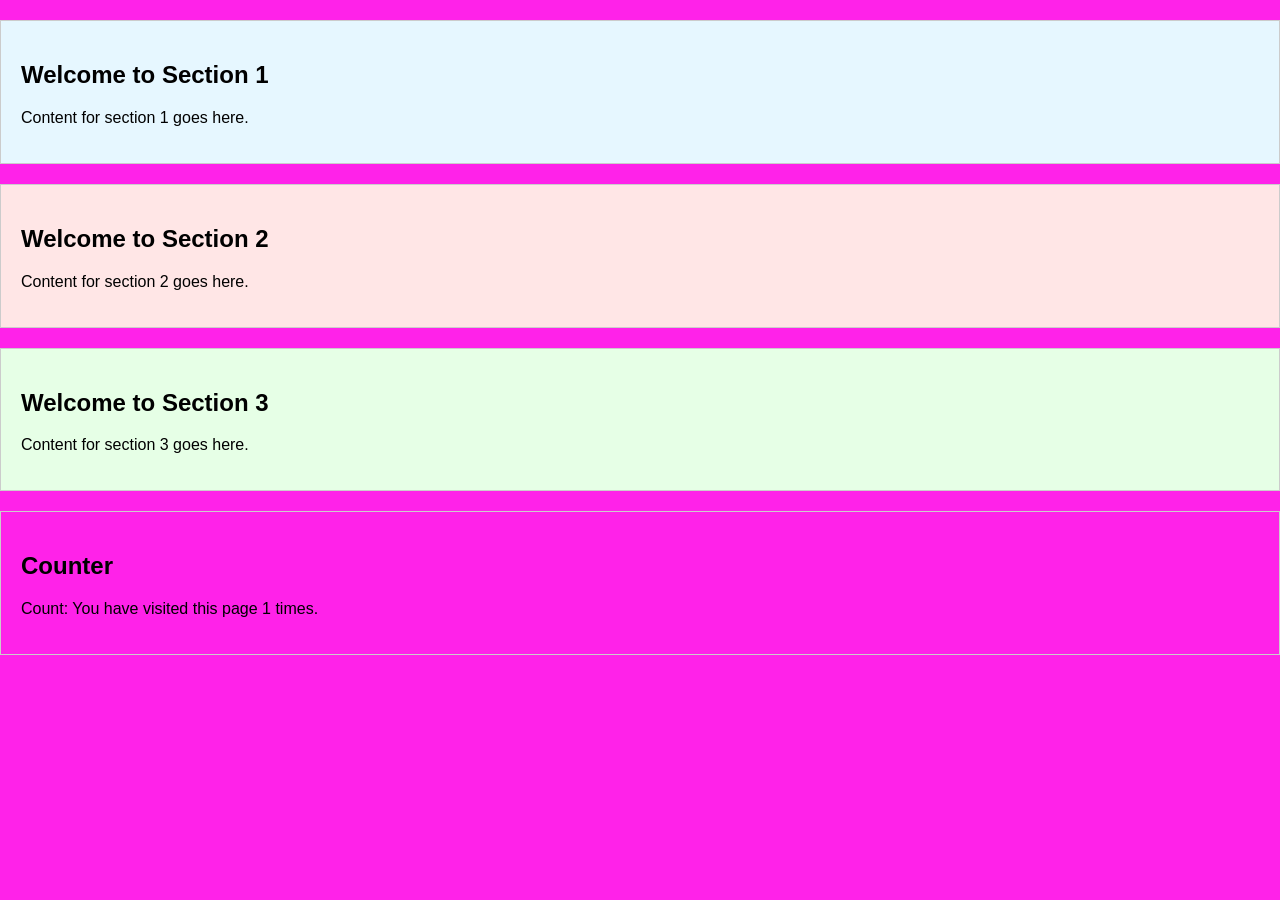
==== public/index.html @ 146b0b99 "First Deply" ====
<!DOCTYPE html>
<html lang="en">
<head>
    <meta charset="UTF-8">
    <meta name="viewport" content="width=device-width, initial-scale=1.0">
    <title>Static Website</title>
    <link rel="stylesheet" href="style.css">
    <script defer src="scripts/main.js"></script>
</head>
<body>
    <section id="section1" class="page-section">
        <h1>Welcome to Section 1</h1>
        <p>Content for section 1 goes here.</p>
    </section>
    
    <section id="section2" class="page-section">
        <h1>Welcome to Section 2</h1>
        <p>Content for section 2 goes here.</p>
    </section>
    
    <section id="section3" class="page-section">
        <h1>Welcome to Section 3</h1>
        <p>Content for section 3 goes here.</p>
    </section>

    <section id="counter" class="page-section">
        <h1>Counter</h1>
        <p>Count: <span id="count">0</span></p>
</body>
</html>
---- public/style.css ----
body {
    font-family: Arial, sans-serif;
    margin: 0;
    padding: 0;
    background-color: #ff22e9;
}

.page-section {
    padding: 20px;
    margin: 20px 0;
    border: 1px solid #ccc;
}

#section1 {
    background-color: #e6f7ff;
}

#section2 {
    background-color: #ffe6e6;
}

#section3 {
    background-color: #e6ffe6;
}
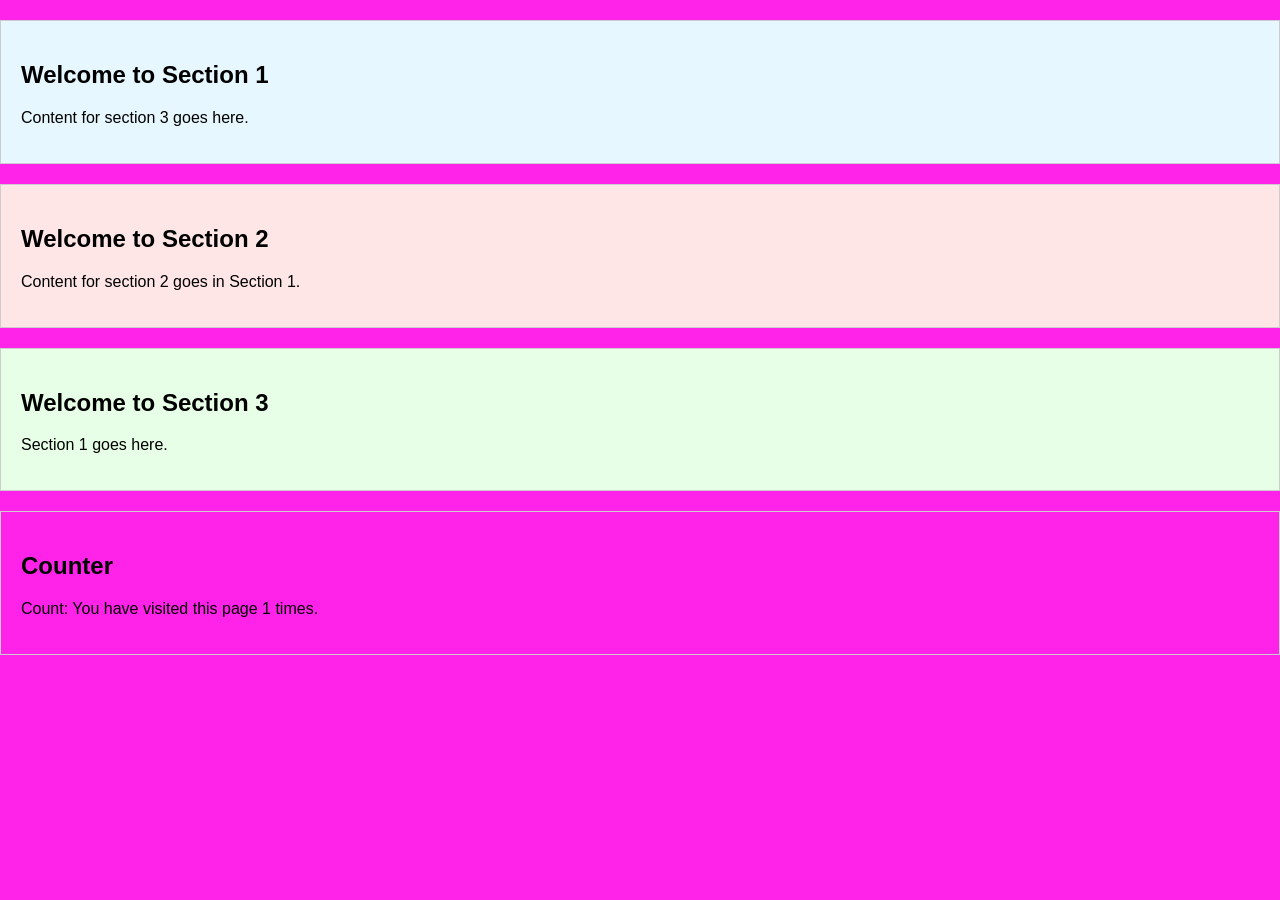
==== commit 3a03ad43: "2.0-WebsiteHosting" ====
--- a/public/index.html
+++ b/public/index.html
@@ -10,17 +10,17 @@
 <body>
     <section id="section1" class="page-section">
         <h1>Welcome to Section 1</h1>
-        <p>Content for section 1 goes here.</p>
+        <p>Content for section 3 goes here.</p>
     </section>
     
     <section id="section2" class="page-section">
         <h1>Welcome to Section 2</h1>
-        <p>Content for section 2 goes here.</p>
+        <p>Content for section 2 goes in Section 1.</p>
     </section>
     
     <section id="section3" class="page-section">
         <h1>Welcome to Section 3</h1>
-        <p>Content for section 3 goes here.</p>
+        <p>Section 1 goes here.</p>
     </section>
 
     <section id="counter" class="page-section">
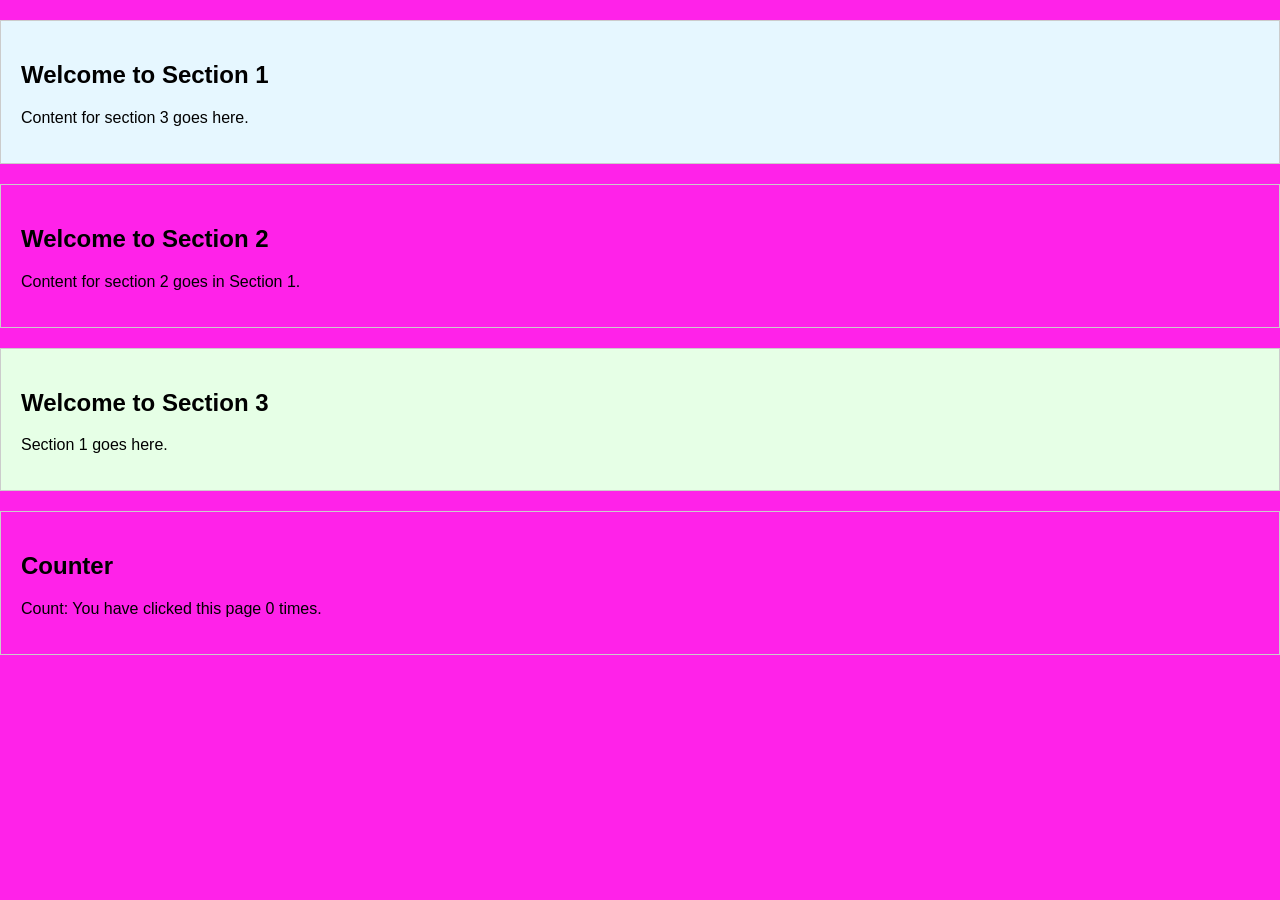
==== commit 6653b982: "PinataTheiss Added" ====
--- a/public/index.html
+++ b/public/index.html
@@ -7,13 +7,13 @@
     <link rel="stylesheet" href="style.css">
     <script defer src="scripts/main.js"></script>
 </head>
-<body>
+<body id="body">
     <section id="section1" class="page-section">
         <h1>Welcome to Section 1</h1>
         <p>Content for section 3 goes here.</p>
     </section>
     
-    <section id="section2" class="page-section">
+    <section id="thisisauniqueid" class="page-section">
         <h1>Welcome to Section 2</h1>
         <p>Content for section 2 goes in Section 1.</p>
     </section>
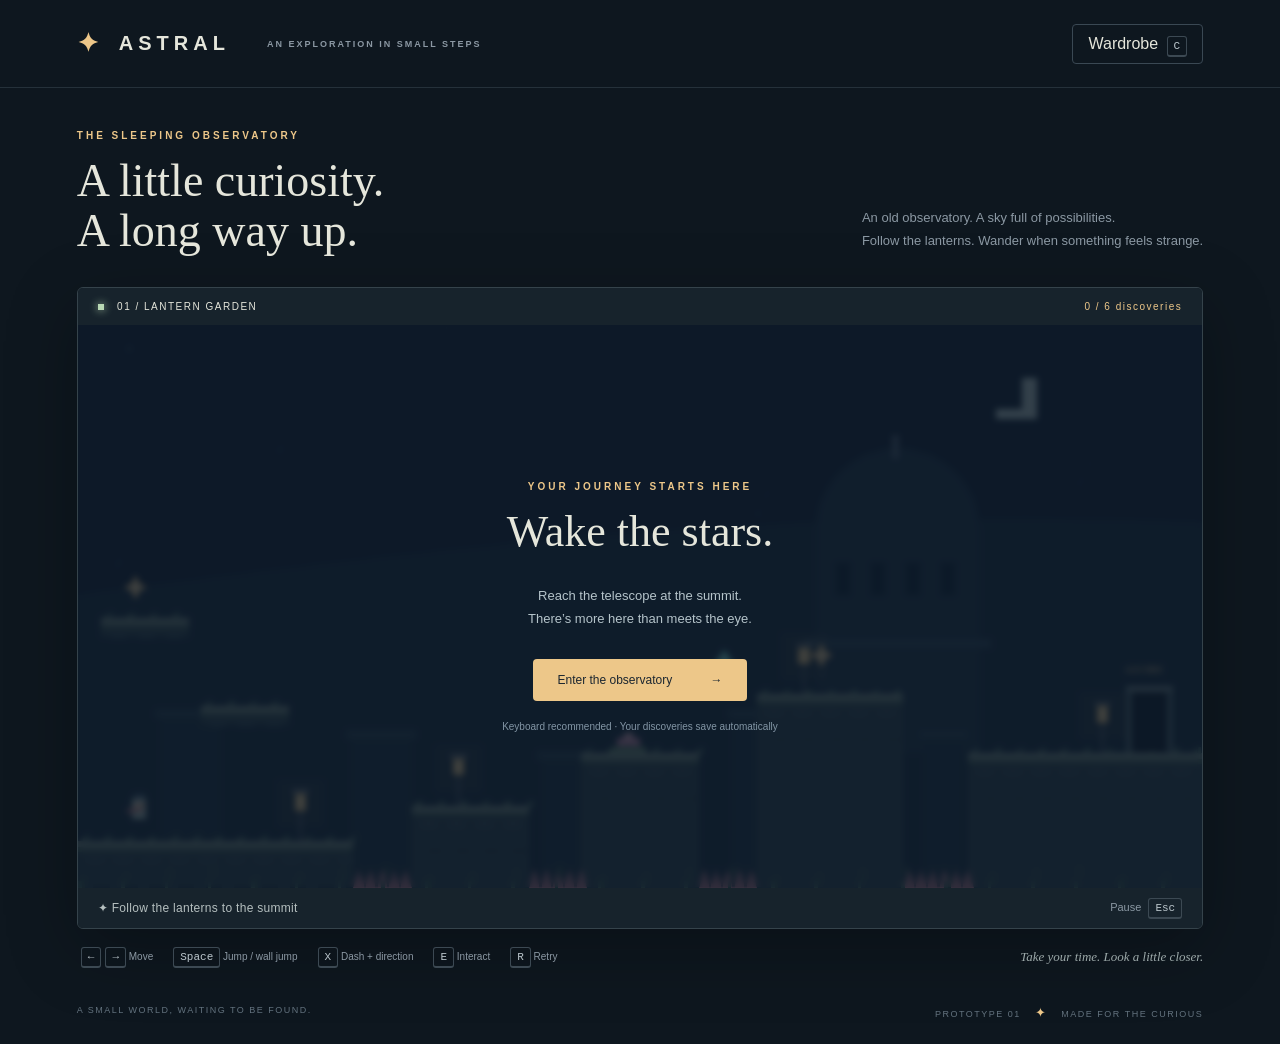
==== commit 975cab7c: "First Game Commit" ====
--- a/public/index.html
+++ b/public/index.html
@@ -1,30 +1,3 @@
-<!DOCTYPE html>
-<html lang="en">
-<head>
-    <meta charset="UTF-8">
-    <meta name="viewport" content="width=device-width, initial-scale=1.0">
-    <title>Static Website</title>
-    <link rel="stylesheet" href="style.css">
-    <script defer src="scripts/main.js"></script>
-</head>
-<body id="body">
-    <section id="section1" class="page-section">
-        <h1>Welcome to Section 1</h1>
-        <p>Content for section 3 goes here.</p>
-    </section>
-    
-    <section id="thisisauniqueid" class="page-section">
-        <h1>Welcome to Section 2</h1>
-        <p>Content for section 2 goes in Section 1.</p>
-    </section>
-    
-    <section id="section3" class="page-section">
-        <h1>Welcome to Section 3</h1>
-        <p>Section 1 goes here.</p>
-    </section>
-
-    <section id="counter" class="page-section">
-        <h1>Counter</h1>
-        <p>Count: <span id="count">0</span></p>
-</body>
-</html>
+<!doctype html>
+<html lang="en"><head><meta charset="utf-8"><meta name="viewport" content="width=device-width,initial-scale=1"><title>Astral — The sleeping observatory</title><link rel="stylesheet" href="observatory.css"><script defer src="scripts/observatory.js"></script></head>
+<body><header><a class="brand" href="./"><span class="star">✦</span> ASTRAL<span class="edition">AN EXPLORATION IN SMALL STEPS</span></a><button id="wardrobe">Wardrobe <kbd>C</kbd></button></header><main><div class="intro"><div><div class="eyebrow">THE SLEEPING OBSERVATORY</div><h1>A little curiosity.<br>A long way up.</h1></div><p>An old observatory. A sky full of possibilities.<br>Follow the lanterns. Wander when something feels strange.</p></div><section class="game-shell" aria-label="Platforming game"><div class="game-top"><span><i></i> <span id="room">01 / LANTERN GARDEN</span></span><span id="progress">0 / 6 discoveries</span></div><div class="viewport"><canvas id="game" width="960" height="480" tabindex="0" aria-label="Astral platformer. Arrow keys or A D to move, space to jump, X or Shift to dash, E to interact, R to respawn. Click to focus."></canvas><div id="toast" role="status"></div><div id="start"><span class="eyebrow">YOUR JOURNEY STARTS HERE</span><h2>Wake the stars.</h2><p>Reach the telescope at the summit.<br>There’s more here than meets the eye.</p><button id="play">Enter the observatory <span>→</span></button><small>Keyboard recommended · Your discoveries save automatically</small></div><div id="modal" hidden></div></div><div class="game-bottom"><span id="objective">✦ &nbsp; Follow the lanterns to the summit</span><button id="pause">Pause <kbd>Esc</kbd></button></div></section><div class="below"><div class="controls"><span><kbd>←</kbd><kbd>→</kbd> Move</span><span><kbd>Space</kbd> Jump / wall jump</span><span><kbd>X</kbd> Dash + direction</span><span><kbd>E</kbd> Interact</span><span><kbd>R</kbd> Retry</span></div><span class="note">Take your time. Look a little closer.</span></div><div id="touch"><button data-key="ArrowLeft">←</button><button data-key="ArrowRight">→</button><button data-key="Space">Jump</button><button data-key="KeyX">Dash</button><button data-key="KeyE">Use</button></div><footer><span>A SMALL WORLD, WAITING TO BE FOUND.</span><span>PROTOTYPE 01 <span class="star">✦</span> MADE FOR THE CURIOUS</span></footer></main></body></html>
--- a/public/observatory.css
+++ b/public/observatory.css
@@ -0,0 +1 @@
+:root{color-scheme:dark;--paper:#e5e6db;--muted:#8b98a3;--gold:#edc789}*{box-sizing:border-box}body{margin:0;background:#0e171f;color:var(--paper);font-family:Arial,sans-serif}header{height:88px;border-bottom:1px solid #25313a;display:flex;align-items:center;justify-content:space-between;padding:0 6%}.brand{color:var(--paper);text-decoration:none;letter-spacing:5px;font-weight:bold;font-size:20px;display:flex;align-items:center;gap:15px}.star{color:var(--gold);font-size:26px}.edition{font-size:9px;color:var(--muted);letter-spacing:2px;margin-left:22px}button{font:inherit;color:var(--paper);background:transparent;border:1px solid #3a4853;border-radius:4px;padding:10px 15px;cursor:pointer}button:hover{border-color:var(--gold);color:var(--gold)}button:focus-visible,canvas:focus-visible{outline:2px solid var(--gold);outline-offset:3px}kbd{font-family:monospace;border:1px solid #3c4953;border-bottom-width:2px;border-radius:3px;font-size:11px;padding:3px 6px;color:#bcc7cd;margin-left:4px}main{max-width:1320px;margin:auto;padding:42px 6% 0}.intro{display:flex;justify-content:space-between;align-items:end;margin-bottom:32px}.eyebrow{letter-spacing:3px;font-size:10px;color:var(--gold);font-weight:bold}h1{font-family:Georgia,serif;font-size:46px;font-weight:normal;line-height:1.08;margin:15px 0 0}.intro p{font-size:13px;line-height:1.8;color:var(--muted);margin-bottom:3px}.game-shell{border:1px solid #35434b;border-radius:6px;overflow:hidden;box-shadow:0 20px 70px #0004}.game-top,.game-bottom{display:flex;align-items:center;justify-content:space-between;background:#17232c;padding:13px 20px;font-size:10px;letter-spacing:1.5px}.game-top i{display:inline-block;width:6px;height:6px;background:#b9d9b4;margin-right:9px;box-shadow:0 0 9px #b9d9b4}.game-top>span:last-child{color:var(--gold)}.viewport{position:relative;background:#142234}canvas{width:100%;display:block;image-rendering:pixelated;aspect-ratio:2/1;outline:none}.game-bottom{letter-spacing:.3px;font-size:12px;color:#b5bfbf}.game-bottom button{border:0;padding:0;font-size:11px;color:var(--muted)}.below{display:flex;justify-content:space-between;gap:16px;margin-top:20px}.controls{display:flex;gap:16px;flex-wrap:wrap;font-size:10px;color:var(--muted);align-items:center}.note{font-family:Georgia,serif;font-style:italic;font-size:13px;color:#9ca9a9;white-space:nowrap}footer{display:flex;justify-content:space-between;font-size:9px;letter-spacing:1.5px;color:#63727e;padding:40px 0 24px}footer .star{font-size:13px;padding:0 10px}#start,#modal{position:absolute;inset:0;background:#0c1726c9;display:flex;flex-direction:column;align-items:center;justify-content:center;text-align:center;backdrop-filter:blur(3px)}[hidden]{display:none!important}h2{font-family:Georgia,serif;font-weight:normal;font-size:44px;margin:14px 0}#start p,#modal p{color:#b5c4ca;font-size:13px;line-height:1.8}#play{background:var(--gold);color:#1b2630;border:0;margin:16px 0 20px;padding:14px 24px;font-size:12px}#play span{margin-left:35px}small{font-size:10px;color:#8396a5}#toast{position:absolute;bottom:20px;left:50%;transform:translateX(-50%);background:#10212fea;border:1px solid #e5c68a66;color:#f3dcad;padding:12px 20px;font-size:12px;opacity:0;transition:opacity .2s;pointer-events:none;text-align:center;width:max-content;max-width:90%}.choices{display:flex;gap:10px;flex-wrap:wrap;justify-content:center;margin:15px;max-width:550px}.choices button{font-size:12px}.choices .selected{border-color:var(--gold);background:#edc78920}#touch{display:none;gap:8px;margin-top:15px;touch-action:none}@media(max-width:800px){header{height:65px}.edition{display:none}main{padding-top:25px}.intro{display:block}h1{font-size:34px}.intro p{margin-top:18px}.below{display:block}.note{display:none}footer{font-size:8px}.controls{gap:12px}#touch{display:flex}#start h2,#modal h2{font-size:28px}#start p{margin:4px}#start small{display:none}.eyebrow{font-size:8px}#play{margin:7px;padding:10px}.game-top,.game-bottom{padding:10px;font-size:9px}}
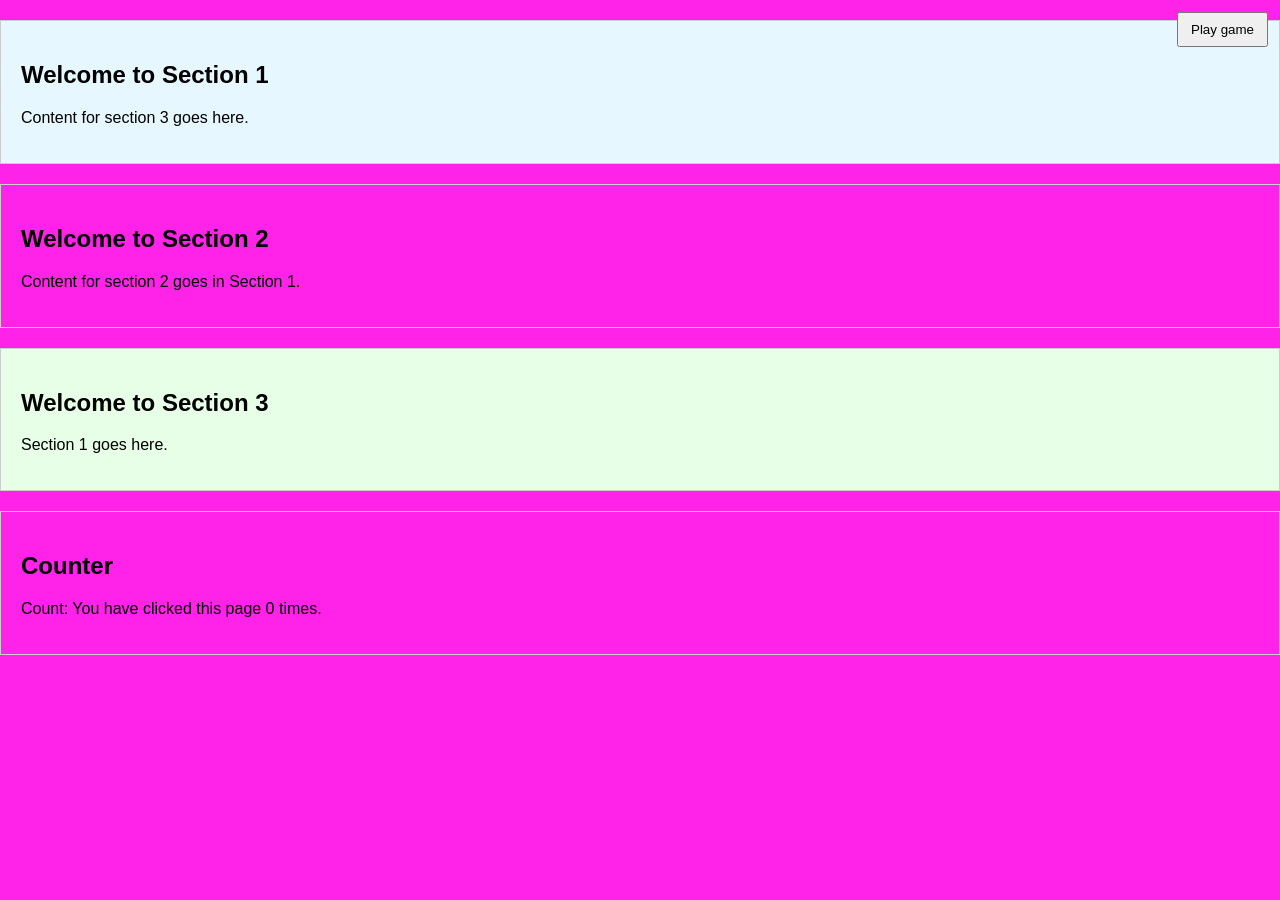
==== commit e146a455: "Tracking set up and functional" ====
--- a/public/index.html
+++ b/public/index.html
@@ -1,3 +1,33 @@
-<!doctype html>
-<html lang="en"><head><meta charset="utf-8"><meta name="viewport" content="width=device-width,initial-scale=1"><title>Astral — The sleeping observatory</title><link rel="stylesheet" href="observatory.css"><script defer src="scripts/observatory.js"></script></head>
-<body><header><a class="brand" href="./"><span class="star">✦</span> ASTRAL<span class="edition">AN EXPLORATION IN SMALL STEPS</span></a><button id="wardrobe">Wardrobe <kbd>C</kbd></button></header><main><div class="intro"><div><div class="eyebrow">THE SLEEPING OBSERVATORY</div><h1>A little curiosity.<br>A long way up.</h1></div><p>An old observatory. A sky full of possibilities.<br>Follow the lanterns. Wander when something feels strange.</p></div><section class="game-shell" aria-label="Platforming game"><div class="game-top"><span><i></i> <span id="room">01 / LANTERN GARDEN</span></span><span id="progress">0 / 6 discoveries</span></div><div class="viewport"><canvas id="game" width="960" height="480" tabindex="0" aria-label="Astral platformer. Arrow keys or A D to move, space to jump, X or Shift to dash, E to interact, R to respawn. Click to focus."></canvas><div id="toast" role="status"></div><div id="start"><span class="eyebrow">YOUR JOURNEY STARTS HERE</span><h2>Wake the stars.</h2><p>Reach the telescope at the summit.<br>There’s more here than meets the eye.</p><button id="play">Enter the observatory <span>→</span></button><small>Keyboard recommended · Your discoveries save automatically</small></div><div id="modal" hidden></div></div><div class="game-bottom"><span id="objective">✦ &nbsp; Follow the lanterns to the summit</span><button id="pause">Pause <kbd>Esc</kbd></button></div></section><div class="below"><div class="controls"><span><kbd>←</kbd><kbd>→</kbd> Move</span><span><kbd>Space</kbd> Jump / wall jump</span><span><kbd>X</kbd> Dash + direction</span><span><kbd>E</kbd> Interact</span><span><kbd>R</kbd> Retry</span></div><span class="note">Take your time. Look a little closer.</span></div><div id="touch"><button data-key="ArrowLeft">←</button><button data-key="ArrowRight">→</button><button data-key="Space">Jump</button><button data-key="KeyX">Dash</button><button data-key="KeyE">Use</button></div><footer><span>A SMALL WORLD, WAITING TO BE FOUND.</span><span>PROTOTYPE 01 <span class="star">✦</span> MADE FOR THE CURIOUS</span></footer></main></body></html>
+<!DOCTYPE html>
+<html lang="en">
+<head>
+    <script src="scripts/analytics-config.js"></script>
+    <script src="scripts/analytics.js"></script>
+    <meta charset="UTF-8">
+    <meta name="viewport" content="width=device-width, initial-scale=1.0">
+    <title>Static Website</title>
+    <link rel="stylesheet" href="style.css">
+    <script defer src="scripts/main.js"></script>
+</head>
+<body id="body">
+    <button id="gameButton" type="button">Play game</button>
+    <section id="section1" class="page-section">
+        <h1>Welcome to Section 1</h1>
+        <p>Content for section 3 goes here.</p>
+    </section>
+    
+    <section id="thisisauniqueid" class="page-section">
+        <h1>Welcome to Section 2</h1>
+        <p>Content for section 2 goes in Section 1.</p>
+    </section>
+    
+    <section id="section3" class="page-section">
+        <h1>Welcome to Section 3</h1>
+        <p>Section 1 goes here.</p>
+    </section>
+
+    <section id="counter" class="page-section">
+        <h1>Counter</h1>
+        <p>Count: <span id="count">0</span></p>
+</body>
+</html>
--- a/public/style.css
+++ b/public/style.css
@@ -0,0 +1,32 @@
+body {
+    font-family: Arial, sans-serif;
+    margin: 0;
+    padding: 0;
+    background-color: #ff22e9;
+}
+
+#gameButton {
+    position: absolute;
+    top: 12px;
+    right: 12px;
+    padding: 8px 12px;
+    cursor: pointer;
+}
+
+.page-section {
+    padding: 20px;
+    margin: 20px 0;
+    border: 1px solid #ccc;
+}
+
+#section1 {
+    background-color: #e6f7ff;
+}
+
+#section2 {
+    background-color: #ffe6e6;
+}
+
+#section3 {
+    background-color: #e6ffe6;
+}
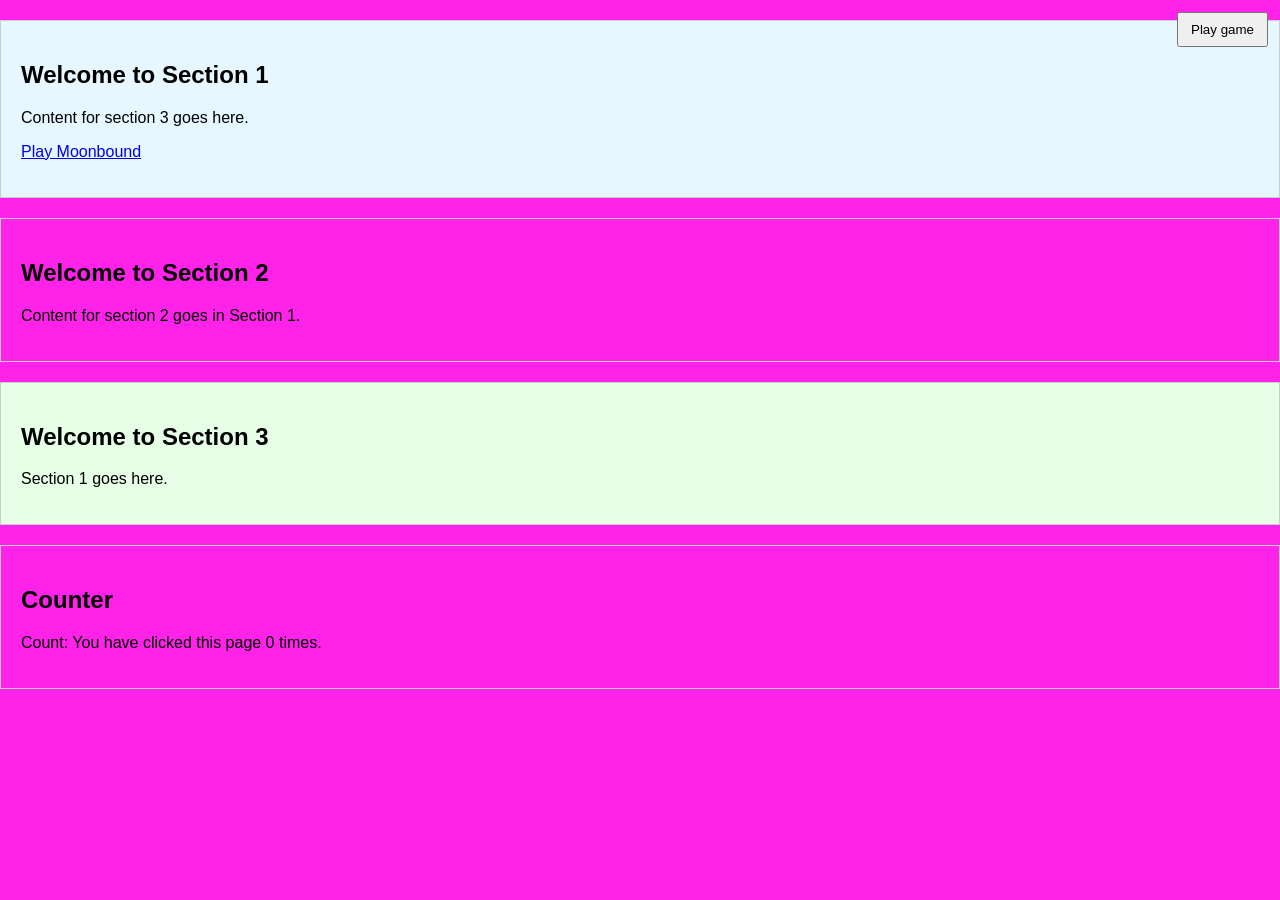
==== commit 5d191414: "Added first stage of Moonbound game" ====
--- a/public/index.html
+++ b/public/index.html
@@ -14,6 +14,7 @@
     <section id="section1" class="page-section">
         <h1>Welcome to Section 1</h1>
         <p>Content for section 3 goes here.</p>
+        <p><a href="game.html">Play Moonbound</a></p>
     </section>
     
     <section id="thisisauniqueid" class="page-section">
